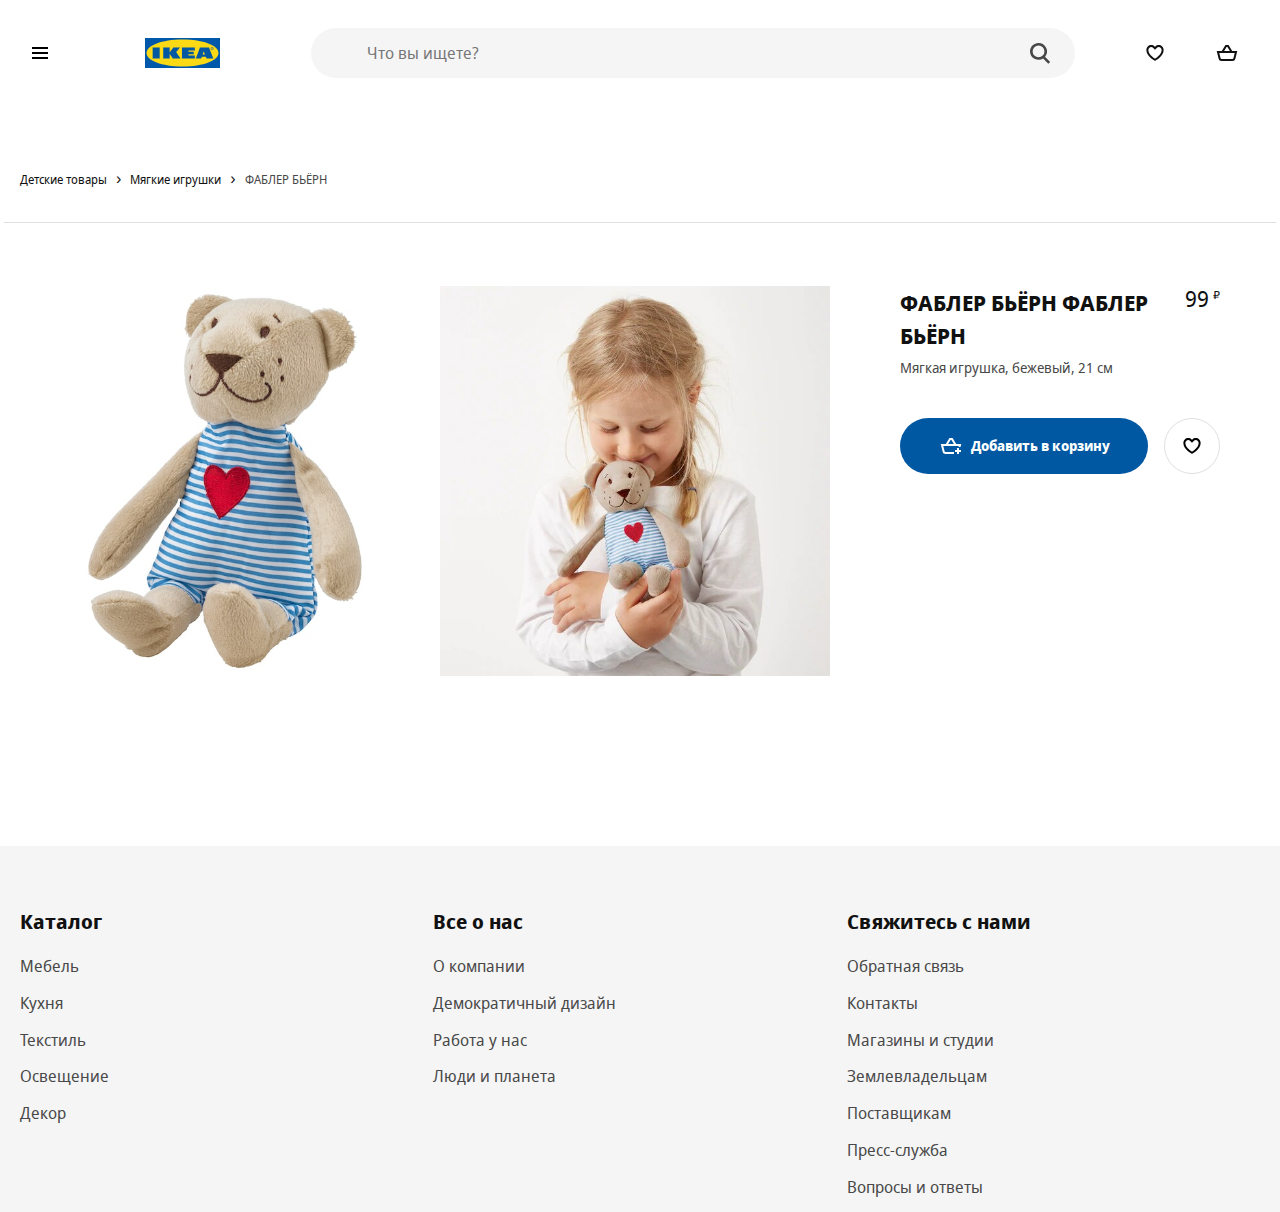
==== card.html @ aaac0dd9 "Add files via upload" ====
<!DOCTYPE html>
<html lang="en">
<head>
	<meta charset="UTF-8">
	<meta name="viewport" content="width=device-width, user-scalable=no, initial-scale=1.0, maximum-scale=1.0, minimum-scale=1.0">
	<meta http-equiv="X-UA-Compatible" content="ie=edge">
	<link rel="apple-touch-icon" sizes="180x180" href="favicon/apple-touch-icon.png">
	<link rel="icon" type="image/png" sizes="32x32" href="favicon/favicon-32x32.png">
	<link rel="icon" type="image/png" sizes="16x16" href="favicon/favicon-16x16.png">
	<link rel="mask-icon" href="favicon/safari-pinned-tab.svg" color="#0058ab">
	<meta name="msapplication-TileColor" content="#0058ab">
	<meta name="theme-color" content="#0058ab">
	<title>Детские игрушки - IKEA</title>
	<link rel="stylesheet" href="styles/styles.css">
	<script src="./js/generateHeader.js" defer></script>
	<script src="./js/generateFooter.js" defer></script>
	<script src="./js/generateCatalog.js" defer></script>
	<script src="./js/generateSubCatalog.js" defer></script>
   <script src="./js/main.js" defer></script>
</head>
<body>
<main>
	<div class="container">
		<div class="breadcrumb">
			<nav role="navigation" aria-label="Breadcrumb" class="breadcrumb__nav">
				<ul class="breadcrumb__list">

					<li class="breadcrumb__list-item">
						<a href="goods.html?cat=Детские товары" class="breadcrumb__link"><span>Детские товары</span></a>
					</li>

					<li class="breadcrumb__list-item">
						<a href="goods.html?cat=Мягкие игрушки" class="breadcrumb__link"><span>Мягкие игрушки</span></a>
					</li>

					<li class="breadcrumb__list-item">
						<a href="#" class="breadcrumb__link"><span>ФАБЛЕР БЬЁРН</span></a>
					</li>

				</ul>
			</nav>
		</div>

		<div class="good wrapper">
			<div class="good-images">
				<div class="good-image__item">
					<img src="image/fabler-byorn-myagkaya-igrushka-bezhevyy__0710165_PE727396_S5.jpg" alt="">
				</div>
				<div class="good-image__item">
					<img src="image/fabler-byorn-myagkaya-igrushka-bezhevyy__0876865_PE611124_S5.jpg" alt="">
				</div>
			</div>
			<div class="good-item"> <!-- not-in-stock - нет в наличии-->
				<p class="good-item__new">Новинка</p>

				<div class="good-item__section">
					<div>
						<h2 class="good-item__header">ФАБЛЕР БЬЁРН ФАБЛЕР БЬЁРН</h2>
						<p class="good-item__description">Мягкая игрушка, бежевый, 21 см</p>

					</div>
					<p class="good-item__price">
						<span class="good-item__empty">Нет в наличии</span>
						<span class="good-item__price-value">99</span>
						<span class="good-item__currency">₽</span>
					</p>

				</div>
				<div class="good-item__buttons">
					<button type="button" class="btn btn-good" data-idd="idd001">
						<svg focusable="false" viewBox="0 0 24 24" class="btn-good-svg" aria-hidden="true">
							<path fill-rule="evenodd" clip-rule="evenodd" d="M10.4372 4H10.9993H12.0003H12.9996H13.5616L13.8538 4.48014L17.2112 9.99713H21H22.2806L21.9702 11.2396L21.5303 13H19.4688L19.7194 11.9971H4.28079L5.59143 17.2397C5.70272 17.6848 6.1027 17.9971 6.56157 17.9971H15V19.9971H6.56157C5.18496 19.9971 3.98502 19.0602 3.65114 17.7247L2.02987 11.2397L1.71924 9.99713H3.00002H6.78793L10.145 4.48017L10.4372 4ZM12.4375 6L14.87 9.99713H9.12911L11.5614 6H12.0003H12.4375ZM17.9961 16V14H19.9961V16H21.9961V18H19.9961V20H17.9961V18H15.9961V16H17.9961Z"></path>
						</svg>

						<span class="btn-good__label">Добавить в корзину</span>
					</button>
					<button type="button" class="btn btn-add-wishlist" data-idd="idd001">
						<svg focusable="false" viewBox="0 0 24 24" class="btn-add-wishlist__svg" aria-hidden="true">
							<path fill-rule="evenodd" clip-rule="evenodd" d="M12.336 5.52055C14.2336 3.62376 17.3096 3.62401 19.2069 5.52129C20.2067 6.52115 20.6796 7.85005 20.6259 9.15761C20.6151 12.2138 18.4184 14.8654 16.4892 16.6366C15.4926 17.5517 14.5004 18.2923 13.7593 18.8036C13.3879 19.0598 13.0771 19.2601 12.8574 19.3973C12.7475 19.466 12.6601 19.519 12.5992 19.5555C12.5687 19.5737 12.5448 19.5879 12.5279 19.5978L12.5079 19.6094L12.502 19.6129L12.5001 19.614C12.5001 19.614 12.4989 19.6147 11.9999 18.748C11.501 19.6147 11.5005 19.6144 11.5005 19.6144L11.4979 19.6129L11.4919 19.6094L11.472 19.5978C11.4551 19.5879 11.4312 19.5737 11.4007 19.5555C11.3397 19.519 11.2524 19.466 11.1425 19.3973C10.9227 19.2601 10.612 19.0598 10.2405 18.8036C9.49947 18.2923 8.50726 17.5517 7.51063 16.6366C5.58146 14.8654 3.38477 12.2139 3.37399 9.15765C3.32024 7.85008 3.79314 6.52117 4.79301 5.52129C6.69054 3.62376 9.76704 3.62376 11.6646 5.52129L11.9993 5.856L12.3353 5.52129L12.336 5.52055ZM11.9999 18.748L11.5005 19.6144L11.9999 19.9019L12.4989 19.6147L11.9999 18.748ZM11.9999 17.573C12.1727 17.462 12.384 17.3226 12.6236 17.1573C13.3125 16.6821 14.2267 15.9988 15.1366 15.1634C17.0157 13.4381 18.6259 11.2919 18.6259 9.13506V9.11213L18.627 9.08922C18.6626 8.31221 18.3844 7.52727 17.7926 6.9355C16.6762 5.81903 14.866 5.81902 13.7495 6.9355L13.7481 6.93689L11.9965 8.68166L10.2504 6.9355C9.13387 5.81903 7.3237 5.81903 6.20722 6.9355C5.61546 7.52727 5.33724 8.31221 5.3729 9.08922L5.37395 9.11213V9.13507C5.37395 11.2919 6.98418 13.4381 8.86325 15.1634C9.77312 15.9988 10.6874 16.6821 11.3762 17.1573C11.6159 17.3226 11.8271 17.462 11.9999 17.573Z"></path>
						</svg>
					</button>
				</div>

			</div>
		</div>


	</div>
</main>
</body>
</html>
---- styles/styles.css ----
/*
* Prefixed by https://autoprefixer.github.io
* PostCSS: v7.0.29,
* Autoprefixer: v9.7.6
* Browsers: last 4 version
*/

@font-face {
	font-family: 'Noto Sans';
	src: local('Noto Sans Display Regular'), local('NotoSansDisplay-Regular'), url('../fonts/Notosansdisplayregular.woff2') format('woff2'), url('../fonts/Notosansdisplayregular.woff') format('woff');
	font-weight: 400;
	font-style: normal;
}

@font-face {
	font-family: 'Noto Sans';
	src: local('Noto Sans Display Italic'), local('NotoSansDisplay-Italic'), url('../fonts/Notosansdisplayitalic.woff2') format('woff2'), url('../fonts/Notosansdisplayitalic.woff') format('woff');
	font-weight: 400;
	font-style: italic;
}

@font-face {
	font-family: 'Noto Sans';
	src: local('Noto Sans Display Bold'), local('NotoSansDisplay-Bold'), url('../fonts/Notosansdisplaybold.woff2') format('woff2'), url('../fonts/Notosansdisplaybold.woff') format('woff');
	font-weight: 700;
	font-style: normal;
}

@font-face {
	font-family: 'Noto Sans';
	src: local('Noto Sans Display Bold Italic'), local('NotoSansDisplay-BoldItalic'), url('../fonts/Notosansdisplaybolditalic.woff2') format('woff2'), url('../fonts/Notosansdisplaybolditalic.woff') format('woff');
	font-weight: 700;
	font-style: italic;
}

html {
	-webkit-box-sizing: border-box;
	box-sizing: border-box;
}

*,
*::before,
*::after {
	-webkit-box-sizing: inherit;
	box-sizing: inherit;
}

body {
	min-width: 320px;
	margin: 0;

	background-color: #fff; /*под проект*/
	font-family: Noto Sans, Arial, sans-serif; /*в "" свой шрифт под проект*/

	font-size: 16px;
	color: #111;
	line-height: 1.5;
	-webkit-font-smoothing: subpixel-antialiased;
}

button, input {
	font: inherit;
}

button {
	cursor: pointer;
}

img {
	max-width: 100%;
	width: 100%;
	height: auto;
}

a {
	text-decoration: none;
	color: inherit;
}

ul {
	list-style: none;
	padding: 0;
	margin: 0;
}

h1, h2, h3, p {
	padding: 0;
	margin: 0;
}

/* container */

.container {
	max-width: 100rem;
	margin: 0 auto;
	padding: 0 1.25rem;
}

.visually-hidden {
	position: absolute !important;
	clip: rect(1px 1px 1px 1px);
	clip: rect(1px, 1px, 1px, 1px);
	padding: 0 !important;
	border: 0 !important;
	height: 1px !important;
	width: 1px !important;
	overflow: hidden;
}

/* при работе с float */

.clearfix::after {
	content: "";
	display: table;
	clear: both;
}

header {
	margin-bottom: 3.75rem;
}

.header {
	display: -ms-grid;
	display: grid;
	grid-gap: 1.25rem;
	-ms-grid-columns: 2fr 1.25rem 2fr 1.25rem 16fr 1.25rem 1fr 1.25rem 1fr;
	grid-template-columns: 2fr 2fr 16fr 1fr 1fr;
	-webkit-box-align: center;
	-ms-flex-align: center;
	align-items: center;
	padding: 1.75rem 0;
}

footer {
	background-color: #f5f5f5;
	margin-top: 3.75rem;
	padding: 3.75rem 0 0 0;
}

.footer {
	display: -ms-grid;
	display: grid;
	-ms-grid-columns: 1fr 1fr 1fr;
	grid-template-columns: 1fr 1fr 1fr;
}

.main-header {
	margin-bottom: 1.875rem
}

.btn {
	background-color: transparent;
	outline: transparent;
	border-radius: 50%;
	width: 40px;
	height: 40px;
	display: -webkit-box;
	display: -ms-flexbox;
	display: flex;
	-webkit-box-align: center;
	-ms-flex-align: center;
	align-items: center;
	-webkit-box-pack: center;
	-ms-flex-pack: center;
	justify-content: center;
	border: 1px solid transparent;
}

.btn:hover {
	background-color: #f5f5f5;
	color: #111;
}

.svg-icon {
	fill: currentColor;
}

.logo {
	text-align: center;
	width: 75px;
	height: 30px;

}

.search {
	position: relative;
	-webkit-box-flex: 1;
	-ms-flex-positive: 1;
	flex-grow: 1;
	height: 50px;
	margin: 0 40px;
}

.search-input {
	-webkit-appearance: none;
	-moz-appearance: none;
	appearance: none;
	background-color: #f5f5f5;
	display: block;
	appearance: none;
	width: 100%;
	height: 100%;
	padding: .5rem 3.5rem;
	margin: 0 auto;
	line-height: 1.5;
	border: 0;
	border-radius: 50em;
	outline: 0;
	-webkit-box-shadow: none;
	box-shadow: none;
	-webkit-transition: background .2s;
	-o-transition: background .2s;
	transition: background .2s;
}

.search-btn {
	position: absolute;
	top: 0.9rem;
	right: 0.9rem;
	background-image: url("data:image/svg+xml;charset=utf-8,%3Csvg width='16' height='17' fill='%23484848' xmlns='http://www.w3.org/2000/svg'%3E%3Cpath fill-rule='evenodd' clip-rule='evenodd' d='M6.5 11a4.5 4.5 0 110-9 4.5 4.5 0 010 9zm4.968-.307a6.5 6.5 0 10-1.514 1.315l3.996 3.996 1.414-1.414-3.896-3.897z'/%3E%3C/svg%3E");
	background-repeat: no-repeat;
	background-size: contain;
	width: 2.5rem;
	height: 1.5rem;
	background-position: center;
}

.offer {
	position: relative;
}

.offer-extra {
	position: absolute;
	padding: .9rem;
	color: #111;
	left: 1.25rem;
	bottom: 1.25rem;
	display: -webkit-box;
	display: -ms-flexbox;
	display: flex;
	background: #fff;
	-webkit-box-orient: vertical;
	-webkit-box-direction: normal;
	-ms-flex-direction: column;
	flex-direction: column;
	-webkit-box-align: start;
	-ms-flex-align: start;
	align-items: flex-start;
	max-width: 19rem;
	min-width: 13rem;
	font-size: .9rem;
	line-height: 1.5;
	font-weight: bold;
	word-break: break-word;
}

.offer-arrow {
	display: inline-block;
	height: 1.5rem;
	width: 1.5rem;
	vertical-align: middle;
	fill: currentColor;
	margin-top: 1.875rem;

}


.footer-header {
	line-height: 2rem;
	font-size: 1.25rem;
	padding: 0 0 1rem 0;

}

.footer-list {
	margin-bottom: .8rem;
}

.footer-list > a {
	color: #484848;
}

.footer-list > a:hover {
	color: #111;
	text-decoration: underline;
}

.catalog {
	position: fixed;
	z-index: 999;
	top: 0;
	left: -100%;
	bottom: 0;
	background-color: #fff;
	overflow-y: auto;
	overflow-x: hidden;
	-webkit-transition: left 0.2s 0s;
	-o-transition: left 0.2s 0s;
	transition: left 0.2s 0s;
	width: 20rem;
	padding: 6rem 4rem 3rem;

}

.catalog.open {
	left: 0;
}

.catalog-btn {
	position: absolute;
	top: 3rem;
	left: 3rem;
}

.catalog-list__item,
.subcatalog-list__item {
	cursor: pointer;
	color: #111;


}

.catalog-list__item a,
.subcatalog-list__item a {
	text-decoration: underline;
	display: block;
}

.catalog-list__item a {
	padding: .5rem 1.5rem .5rem 0;
}

.subcatalog-list__item a {
	padding: .5rem 0;
}

.catalog-list__item:hover a,
.subcatalog-list__item:hover a {
	text-decoration: underline;
}

.catalog-list__item.active {
	background-repeat: no-repeat;
	background-position: right 0 center;
	background-image: url('data:image/svg+xml;utf8,<svg width="24" height="24" viewBox="0 0 24 24" fill="none" xmlns="http://www.w3.org/2000/svg"><path fill-rule="evenodd" clip-rule="evenodd" d="M15.5996 11.9999L9.81456 17.7857L8.40026 16.3716L12.7714 11.9999L8.40026 7.62823L9.81457 6.21411L15.5996 11.9999Z" fill="%23959595"/></svg>');
}

.subcatalog {
	position: fixed;
	z-index: 998;
	top: 0;
	left: -100%;
	bottom: 0;
	background-color: #fff;
	overflow-y: auto;
	overflow-x: hidden;
	-webkit-transition: left, right 0.2s 0s;
	-o-transition: left, right 0.2s 0s;
	transition: left, right 0.2s 0s;
	width: 25rem;
	padding: 6rem 4rem 3rem;
	border-left: 2px solid #ccc;
}

.subcatalog.subopen {
	left: 20rem;
	display: block;
}

.overlay {
	display: block;
	position: fixed;
	z-index: 899;
	top: 0;
	bottom: 0;
	right: 0;
	left: 0;
	background-color: black;
	-webkit-transition: all .2s ease;
	-o-transition: all .2s ease;
	transition: all .2s ease;
	opacity: 0;
	pointer-events: none;
}

.overlay.active {
	opacity: 0.25;
	pointer-events: all;
}


.wrapper {
	position: relative;
	margin-top: 4rem;
}

.wrapper:before {
	content: '';
	width: calc(100% + 2rem);
	display: block;
	position: absolute;
	top: -2rem;
	z-index: 99;
	margin: 0 -1rem;
	border-bottom: 1px solid #dfdfdf;
}

.good {
	display: -ms-grid;
	display: grid;
	-ms-grid-columns: minmax(0, 1fr) 1.25rem minmax(0, 1fr) 1.25rem minmax(0, 1fr) 1.25rem minmax(0, 1fr) 1.25rem minmax(0, 1fr) 1.25rem minmax(0, 1fr) 1.25rem minmax(0, 1fr) 1.25rem minmax(0, 1fr) 1.25rem minmax(0, 1fr) 1.25rem minmax(0, 1fr) 1.25rem minmax(0, 1fr) 1.25rem minmax(0, 1fr);
	grid-template-columns: repeat(12, minmax(0, 1fr));
	grid-column-gap: 1.25rem;
	padding-top: 2rem;
}

.good-images {
	display: -webkit-box;
	display: -ms-flexbox;
	display: flex;
	-ms-flex-wrap: wrap;
	flex-wrap: wrap;
	-ms-grid-column: 1;
	grid-column-start: 1;
	-ms-grid-column-span: 8;
	grid-column-end: 9;
	-ms-flex-pack: distribute;
	justify-content: space-around;


}

.good-image__item {
	width: calc(50% - 1.25rem);
	margin-left: .625rem;
	margin-right: .625rem;
	min-height: 500px;
}


.good-item {
	-ms-grid-column: 9;
	grid-column-start: 9;
	-ms-grid-column-span: 4;
	grid-column-end: 13;
	padding: 0 2.5rem;
}

.good-item__section {
	margin-bottom: 2.5rem;
}

.good-item__new {
	display: none;
}


.good-item__empty {
	display: none;
}

.not-in-stock .good-item__empty {
	display: block;
}

.not-in-stock .btn-good {
	display: none;
}

.good-item__header {
	font-size: 1.375rem;
	line-height: 1.5;
	font-weight: 700;
	text-transform: uppercase;
	margin-bottom: .3rem;
}

.good-item__description {
	line-height: 1.5;
	letter-spacing: 0;
	font-weight: 400;
	color: #484848;
	font-size: .875rem;
}

.good-item__price {
	white-space: nowrap;
	text-align: right;
}

.good-item__section {
	display: -webkit-box;
	display: -ms-flexbox;
	display: flex;
	-webkit-box-pack: justify;
	-ms-flex-pack: justify;
	justify-content: space-between;
}

.good-item__price-value {
	line-height: 1.1875;
	font-size: 1.375rem;
}

.good-item__currency {
	line-height: .9;
	font-size: .6875rem;
	vertical-align: text-top;
}

.not-in-stock .good-item__price-value,
.not-in-stock .good-item__currency {
	display: none;
}

.good-item__buttons {
	display: -webkit-box;
	display: -ms-flexbox;
	display: flex;
	-webkit-box-pack: justify;
	-ms-flex-pack: justify;
	justify-content: space-between;
	-webkit-box-align: center;
	-ms-flex-align: center;
	align-items: center;
	width: 100%;
}

.btn-good {
	margin-right: 1rem;
	-webkit-box-flex: 1;
	-ms-flex-positive: 1;
	flex-grow: 1;
	-ms-flex-negative: 1;
	flex-shrink: 1;
	position: relative;
	background: #0058a3;
	color: #fff;
	border-radius: 52px;
	padding: 0 2rem;
	display: -webkit-box;
	display: -ms-flexbox;
	display: flex;
	height: 3.5rem;
	-webkit-box-align: center;
	-ms-flex-align: center;
	align-items: center;
}

.btn-good-svg {
	margin-right: .5rem;
	vertical-align: top;
	-ms-flex-negative: 0;
	flex-shrink: 0;
	display: inline-block;
	height: 1.5rem;
	width: 1.5rem;
	fill: #fff;
}

.btn-good:hover {
	color: #0058a3;
}

.btn-good:hover .btn-good-svg {
	fill: #0058a3;
}

.btn-good__label {
	text-align: center;
	border: 0;
	font-weight: 700;
	font-size: .875rem;
	line-height: 1.42857;
}

.btn-add-wishlist {
	background: rgba(0, 0, 0, 0);
	color: #111;
	border-radius: 40px;
	padding: 0 .9375rem;
	border: 1px solid #dfdfdf;
	height: 3.5rem;
	width: 3.5rem;
	margin-left: auto;
}

.btn-add-wishlist__svg {
	height: 1.5rem;
	width: 1.5rem;

}

.btn-add-wishlist:hover .btn-add-wishlist__svg {
	fill: red;
}

.btn-add-wishlist.contains-wishlist .btn-add-wishlist__svg {
	fill: red;

}

.btn-add-wishlist:hover.contains-wishlist .btn-add-wishlist__svg {
	fill: black;
}


.goods-list {
	display: -ms-grid;
	display: grid;
	grid-template-columns: repeat(4, 1fr);
}

.goods-list__item {
	margin-bottom: 2rem;
}


.goods-item {
	position: relative;
	display: -webkit-box;
	display: -ms-flexbox;
	display: flex;
	-webkit-box-orient: vertical;
	-webkit-box-direction: normal;
	-ms-flex-direction: column;
	flex-direction: column;
	-webkit-box-pack: justify;
	-ms-flex-pack: justify;
	justify-content: space-between;
	height: 100%;
}

.goods-item__img {
	height: 380px;
	display: table-cell;
	vertical-align: middle
}


.btn-add-card {
	position: absolute;
	opacity: 0;
	-webkit-transition: opacity 0.2s 0s;
	-o-transition: opacity 0.2s 0s;
	transition: opacity 0.2s 0s;
	right: 1rem;
	bottom: 0.5rem;
	background-color: rgb(0, 88, 163);
	border: 1px solid rgb(0, 88, 163);
	background-repeat: no-repeat;
	background-position: center;
	background-image: url("data:image/svg+xml;utf8,<svg width='24' height='24' xmlns='http://www.w3.org/2000/svg' viewBox='0 0 24 24'><path fill-rule='evenodd' clip-rule='evenodd' d='M10.4372 4H10.9993H12.0003H12.9996H13.5616L13.8538 4.48014L17.2112 9.99713H21H22.2806L21.9702 11.2396L21.5303 13H19.4688L19.7194 11.9971H4.28079L5.59143 17.2397C5.70272 17.6848 6.1027 17.9971 6.56157 17.9971H15V19.9971H6.56157C5.18496 19.9971 3.98502 19.0602 3.65114 17.7247L2.02987 11.2397L1.71924 9.99713H3.00002H6.78793L10.145 4.48017L10.4372 4ZM12.4375 6L14.87 9.99713H9.12911L11.5614 6H12.0003H12.4375ZM17.9961 16V14H19.9961V16H21.9961V18H19.9961V20H17.9961V18H15.9961V16H17.9961Z' fill='white' /></svg>");
}

.btn-add-card:hover {
	background-color: rgb(255, 255, 255);
	background-image: url("data:image/svg+xml;utf8,<svg width='24' height='24' xmlns='http://www.w3.org/2000/svg' viewBox='0 0 24 24'><path fill-rule='evenodd' clip-rule='evenodd' d='M10.4372 4H10.9993H12.0003H12.9996H13.5616L13.8538 4.48014L17.2112 9.99713H21H22.2806L21.9702 11.2396L21.5303 13H19.4688L19.7194 11.9971H4.28079L5.59143 17.2397C5.70272 17.6848 6.1027 17.9971 6.56157 17.9971H15V19.9971H6.56157C5.18496 19.9971 3.98502 19.0602 3.65114 17.7247L2.02987 11.2397L1.71924 9.99713H3.00002H6.78793L10.145 4.48017L10.4372 4ZM12.4375 6L14.87 9.99713H9.12911L11.5614 6H12.0003H12.4375ZM17.9961 16V14H19.9961V16H21.9961V18H19.9961V20H17.9961V18H15.9961V16H17.9961Z' fill='rgb(0, 88, 163)' /></svg>");

}

.goods-item:hover .btn-add-card {
	opacity: 1;
}

.goods-item__header {
	margin-top: auto;
	margin-bottom: 1rem;
}

.goods-item__new {
	line-height: 1.42857;
	color: #ca5008;
	font-weight: 700;
	font-size: 0.8rem;
}

.goods-item__link {
	display: block;
	height: 100%;
}

.goods-item__description {
	margin-bottom: 1rem;
	font-size: .875rem;
	line-height: 1.42857;
}

.goods-item__price {
	min-height: calc(40px + 0.5rem);
	padding-bottom: 0.5rem;
	font-weight: 700;
}

.goods-item__price-value {
	font-size: 1.375rem;
}

.goods-item__currency {
	line-height: .9;
	font-size: .6875rem;
	vertical-align: text-top;
}


.breadcrumb__list-item {
	display: inline;
}

.breadcrumb__list-item:after {
	content: "\0203A";
	display: inline;
	margin: 0 .3125rem;
	font-size: 1rem;
	line-height: 1.125;
}

.breadcrumb__list-item:last-child:after {
	content: "";
}

.breadcrumb__link {
	font-size: .75rem;
	line-height: 1.5;
	font-weight: 400;
	vertical-align: middle;
}

.breadcrumb__list-item:last-child .breadcrumb__link {
	color: #484848;
	pointer-events: none;
	cursor: auto;
}

.cart-wrapper {
	max-width: 768px;
}

.cart-header {
	text-align: center;
}

.product {
	display: -ms-grid;
	display: grid;
	-ms-grid-columns: 152px 4fr 6fr;
	grid-template-columns: 152px 4fr 6fr;
	-ms-grid-rows: auto;
	grid-template-rows: auto;
	font-size: .81rem;
	line-height: 1.385;
}

.product > *:nth-child(1) {
	-ms-grid-row: 1;
	-ms-grid-column: 1;
}

.product > *:nth-child(2) {
	-ms-grid-row: 1;
	-ms-grid-column: 2;
}

.product > *:nth-child(3) {
	-ms-grid-row: 1;
	-ms-grid-column: 3;
}

.product__image-container {
	-ms-grid-column: 1;
	grid-column: 1;
	-ms-grid-row: 1;
	-ms-grid-row-span: 2;
	grid-row: 1/3;
	padding-right: 1rem;
}

.product__description {
	-ms-grid-column: 2;
	grid-column: 2;
	-ms-grid-row: 1;
	grid-row: 1;
}

.product__name {
	font-size: 1.2rem;
	margin-bottom: .5rem;
	font-weight: 700;
	text-transform: uppercase;
	word-break: break-word;
}

.product__prices {
	-ms-grid-column: 3;
	grid-column: 3;
	-ms-grid-row: 1;
	grid-row: 1;
	text-align: right;
	padding-top: 0;
}

.product__controls {
	-ms-grid-column: 3;
	grid-column: 3;
	-ms-grid-row: 2;
	grid-row: 2;
	margin-top: .5rem;
	display: -webkit-box;
	display: -ms-flexbox;
	display: flex;
	-webkit-box-pack: end;
	-ms-flex-pack: end;
	justify-content: flex-end;
}

.btn-remove {
	color: #444;
	border-color: #666;
	border-radius: unset;
}

.product__total {
	font-weight: 700;
	font-size: 1.06rem;
	line-height: 1.2;
}

.product-controls__remove {
	width: 12.5%;
}

.product-controls__quantity {
	width: 25%;
	margin-left: .5rem;
}

.cart-header {
	margin-bottom: 3rem;
}

.cart-item {
	margin-bottom: 2rem;
}

.cart-total {
	display: -webkit-box;
	display: -ms-flexbox;
	display: flex;
	-webkit-box-pack: justify;
	-ms-flex-pack: justify;
	justify-content: space-between;
	padding: .35rem 0;
	font-weight: 700;
	font-size: 14px;
	text-align: initial;
	border: dashed #cacaca;
	border-width: 1px 0;
}

.cart-checkout {
	color: #ffffff;
	padding: 12px 62px;
	background-color: #3a6e9f;
	border: none;
	display: block;
	margin: 1rem auto;
}

.cart-form {
	margin: 1rem 0;
	text-align: center;
}

.cart-form label {
	display: block;
	margin: 1rem;
}

select {
	width: 100%;
	max-width: 352px;
	height: 40px;
	margin: 0;
	padding: 0 10px;
	border: 1px solid #666;
	border-radius: 2px;
	background: #fff url(../image/chevron-down-thin-24.1667eab2.svg) no-repeat right 8px center/1.5rem;
	-webkit-appearance: none;
	-moz-appearance: none;
	appearance: none;
	font-size: 1rem;
	line-height: 1.15;
	font-family: inherit;
	text-transform: none;
}

@media (max-width: 1200px) {
	.goods-list {
		grid-template-columns: repeat(3, 1fr);
	}
}

@media (max-width: 768px) {
	.goods-list {
		grid-template-columns: repeat(2, 1fr);
	}

	.header {
		-ms-grid-columns: 1fr 1.25rem 2fr 1.25rem 1fr 1.25rem 1fr;
		grid-template-columns: 1fr 2fr 1fr 1fr;
		-ms-grid-rows: auto 1.25rem auto 1.25rem auto;
		grid-template-areas: "burger logo wishlist cart" "main main . sidebar" "footer footer footer footer";
	}

	.btn-burger {
		grid-area: burger;
	}

	.logo {
		grid-area: logo;
	}

	.btn-wishlist {
		grid-area: wishlist;
	}

	.btn-cart {
		grid-area: cart;
	}

	.search {
		grid-area: search;
		-ms-grid-row: 2;
		grid-row: 2;
		-ms-grid-column-span: 5;
		grid-column-end: 6;
		-ms-grid-column: 1;
		grid-column-start: 1;
		margin: 0;
	}

	.footer {
		-ms-grid-rows: auto;
		grid-template-rows: auto;
		-webkit-box-pack: center;
		-ms-flex-pack: center;
		justify-content: center;
		grid-template-areas: "catalog" "about" "connection";
		-ms-grid-columns: 300px;
		grid-template-columns: 300px

	}

	.footer-catalog {
		grid-area: catalog;
		margin-bottom: 50px;
	}

	.footer-about {
		grid-area: about;
		margin-bottom: 50px;
	}

	.footer-connection {
		grid-area: connection;
		margin-bottom: 50px;
	}

	.catalog {
		width: 50%;
	}

	.subcatalog {
		width: 50%;
		left: auto;
		right: -100%;
	}

	.subcatalog.subopen {
		right: 0;
		left: auto;
	}
}

@media (max-width: 768px) {

	.footer-catalog {
		-ms-grid-row: 1;
		-ms-grid-column: 1

	}

	.footer-about {
		-ms-grid-row: 2;
		-ms-grid-column: 1

	}

	.footer-connection {
		-ms-grid-row: 3;
		-ms-grid-column: 1

	}
}

@media (max-width: 768px) {

	.btn-burger {
		-ms-grid-row: 1;
		-ms-grid-column: 1;
	}

	.logo {
		-ms-grid-row: 1;
		-ms-grid-column: 3;
	}

	.btn-wishlist {
		-ms-grid-row: 1;
		-ms-grid-column: 5;
	}

	.btn-cart {
		-ms-grid-row: 1;
		-ms-grid-column: 7;
	}
}

@media (max-width: 576px) {
	.goods-list {
		-ms-grid-columns: 1fr;
		grid-template-columns: 1fr;
	}

	.catalog {
		width: 100%;
	}

	.subcatalog {
		z-index: 999;
		width: 100%;
	}

	.subcatalog.subopen {
		right: 0;
	}
}
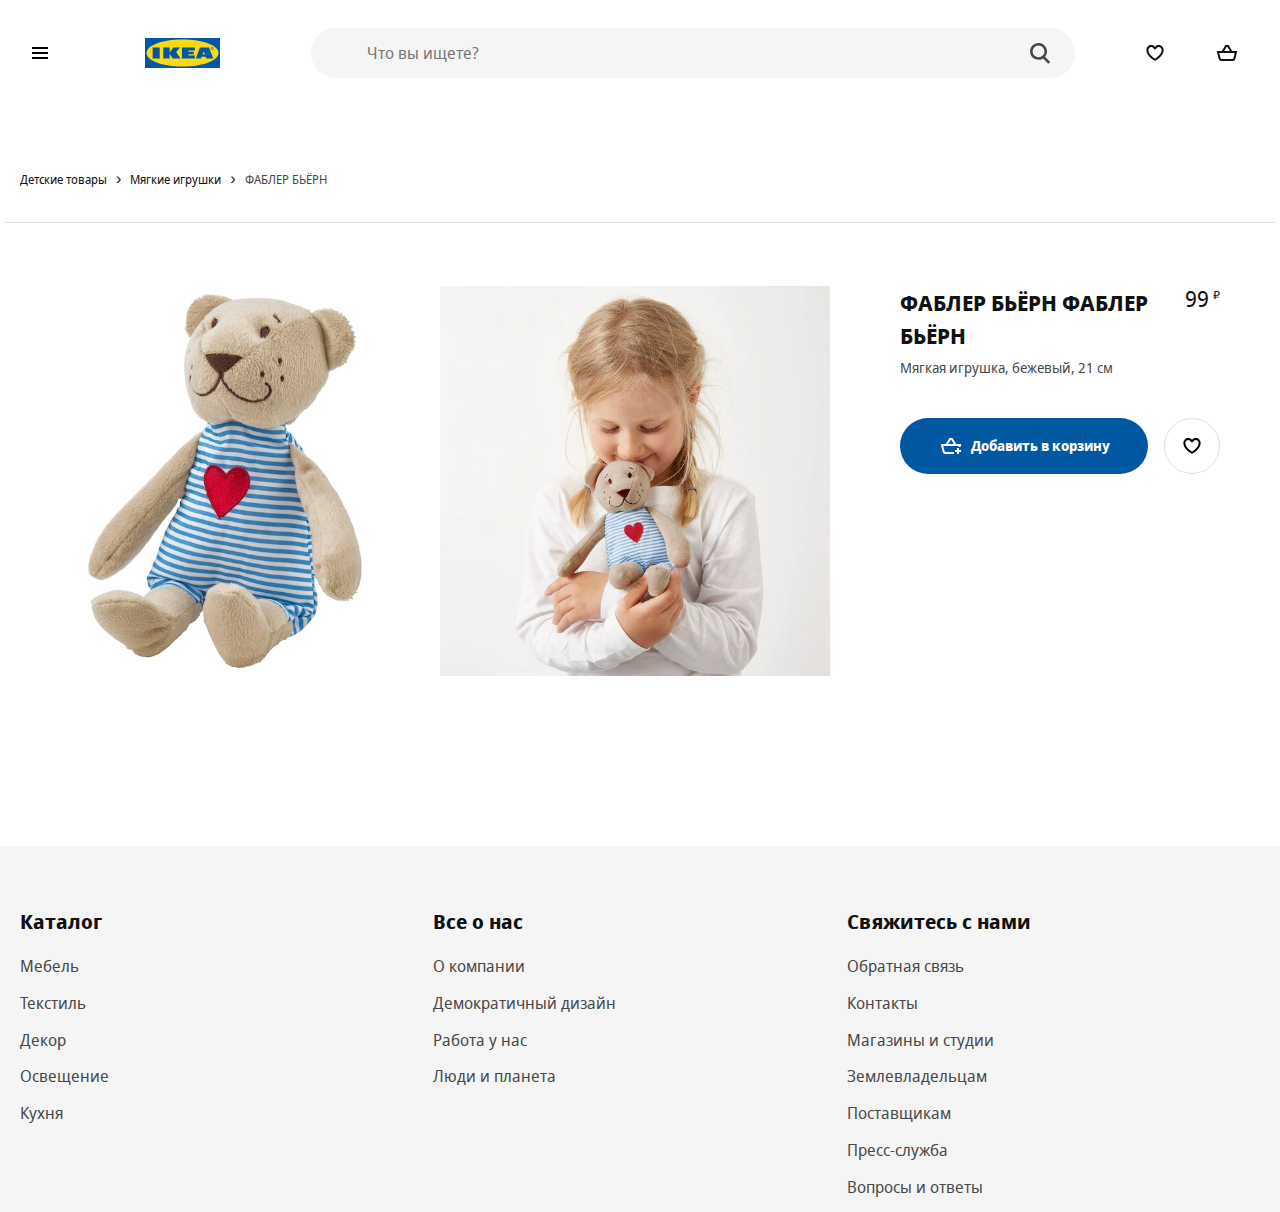
==== commit a5d2bb50: "Add files via upload" ====
--- a/card.html
+++ b/card.html
@@ -12,11 +12,7 @@
 	<meta name="theme-color" content="#0058ab">
 	<title>Детские игрушки - IKEA</title>
 	<link rel="stylesheet" href="styles/styles.css">
-	<script src="./js/generateHeader.js" defer></script>
-	<script src="./js/generateFooter.js" defer></script>
-	<script src="./js/generateCatalog.js" defer></script>
-	<script src="./js/generateSubCatalog.js" defer></script>
-   <script src="./js/main.js" defer></script>
+	<script src="./js/index.js" defer type="module"></script>
 </head>
 <body>
 <main>
--- a/styles/styles.css
+++ b/styles/styles.css
@@ -354,9 +354,9 @@
 	background-color: #fff;
 	overflow-y: auto;
 	overflow-x: hidden;
-	-webkit-transition: left, right 0.2s 0s;
-	-o-transition: left, right 0.2s 0s;
-	transition: left, right 0.2s 0s;
+	-webkit-transition: all 0.2s 0s;
+	-o-transition: all 0.2s 0s;
+	transition: all 0.2s 0s;
 	width: 25rem;
 	padding: 6rem 4rem 3rem;
 	border-left: 2px solid #ccc;
@@ -608,6 +608,7 @@
 .goods-list {
 	display: -ms-grid;
 	display: grid;
+	grid-gap: 1.25rem;
 	grid-template-columns: repeat(4, 1fr);
 }
 
